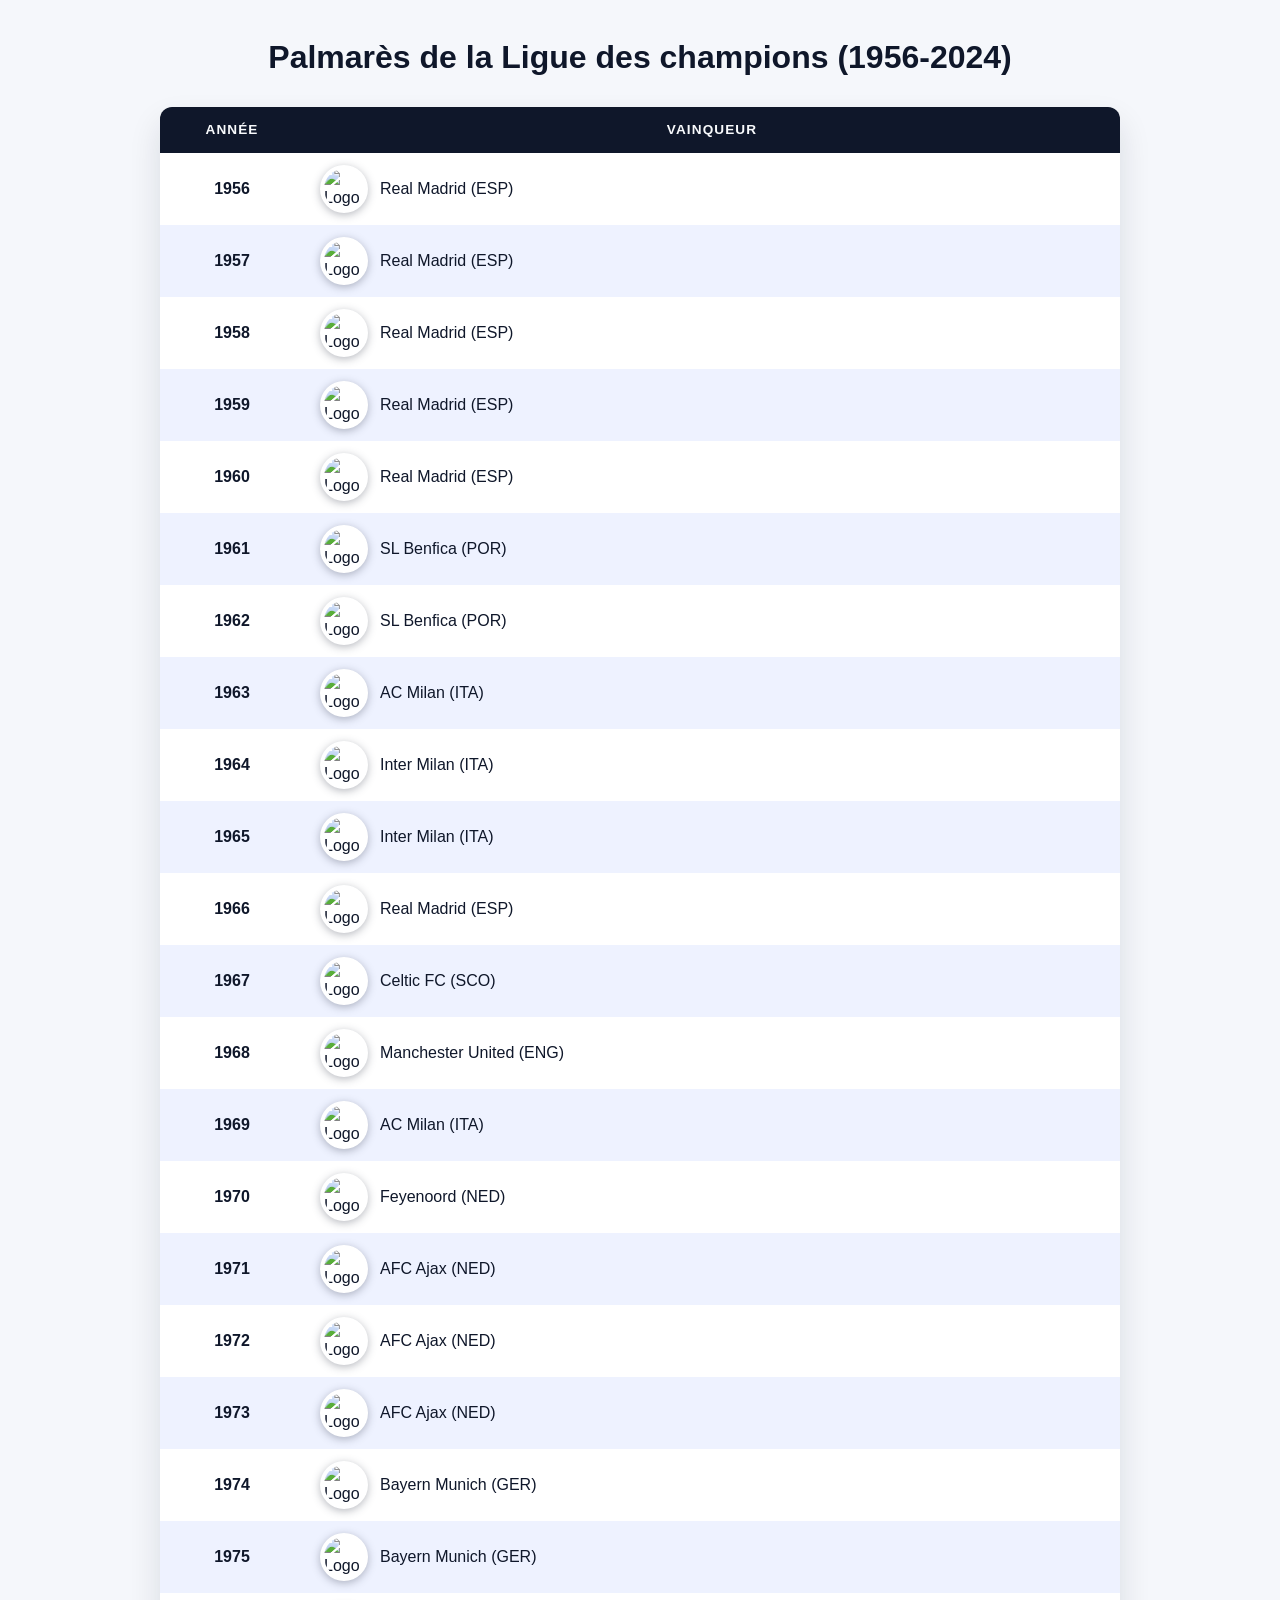
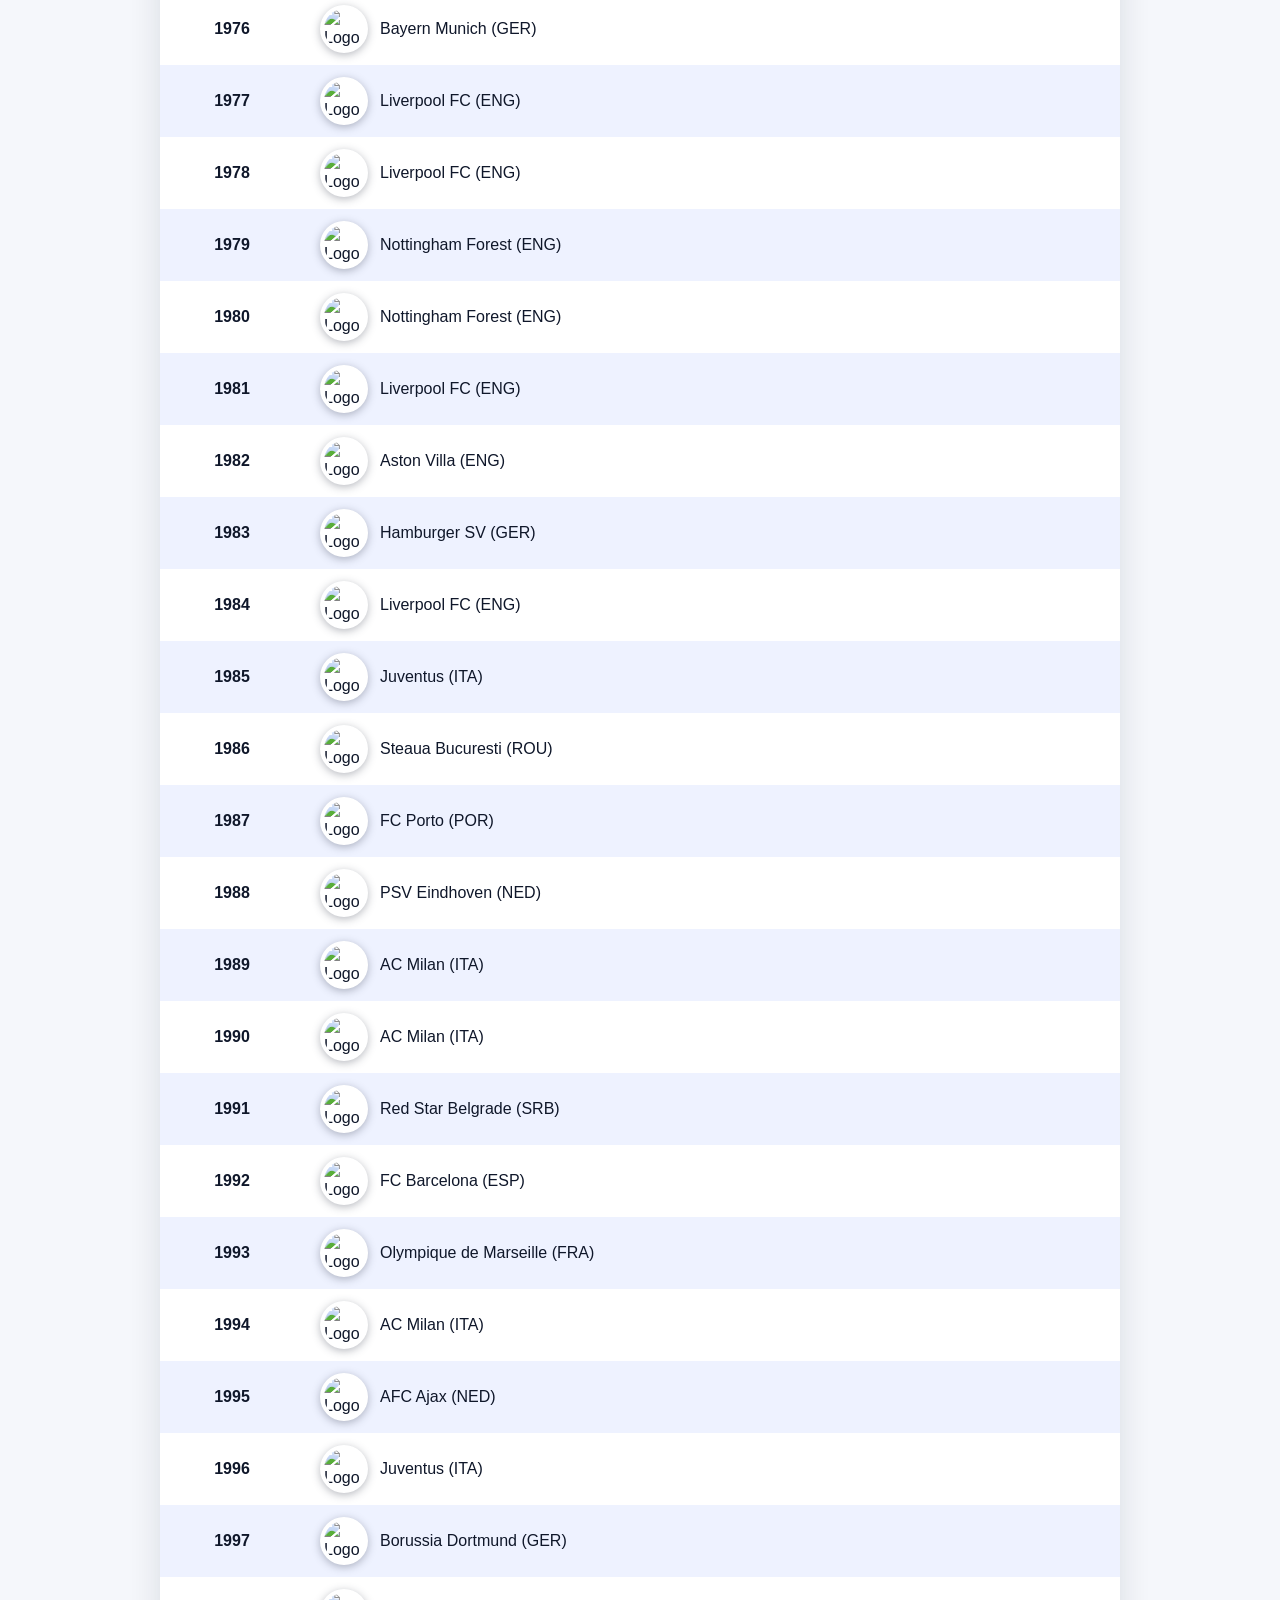
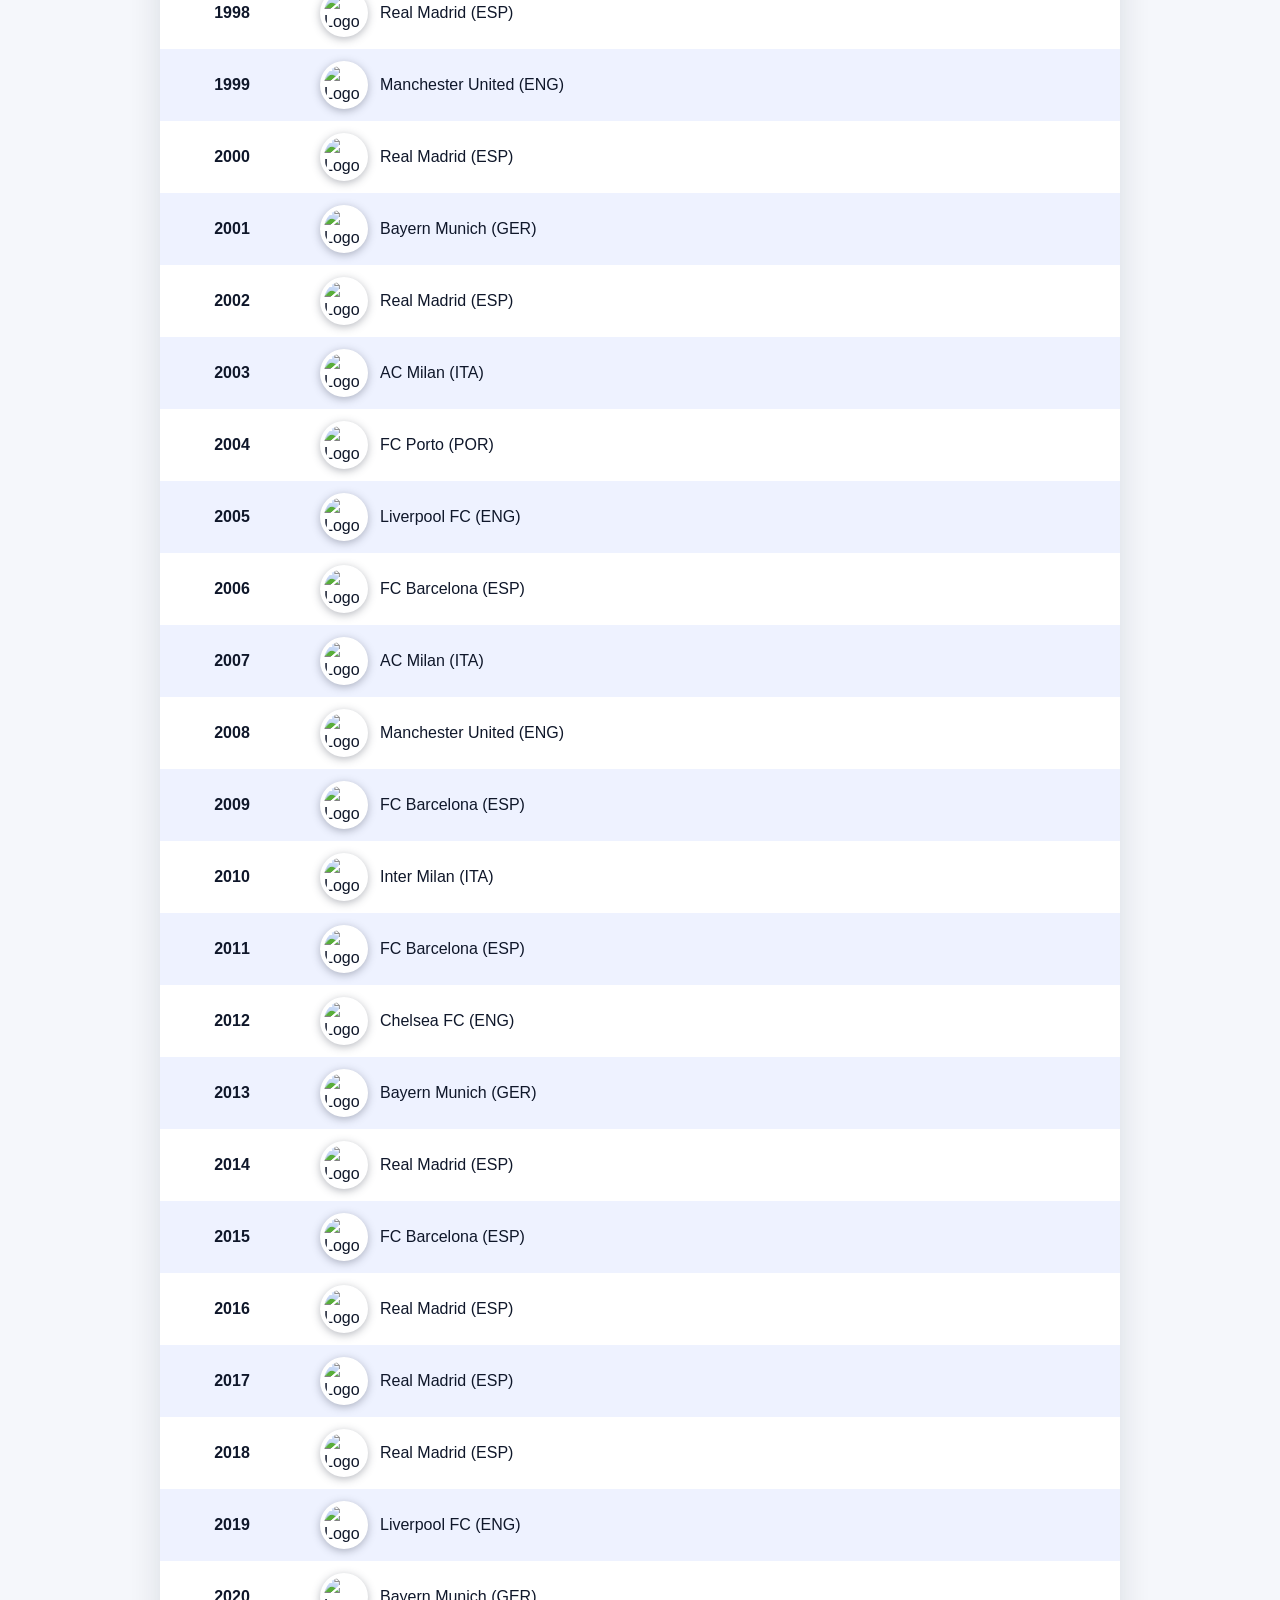
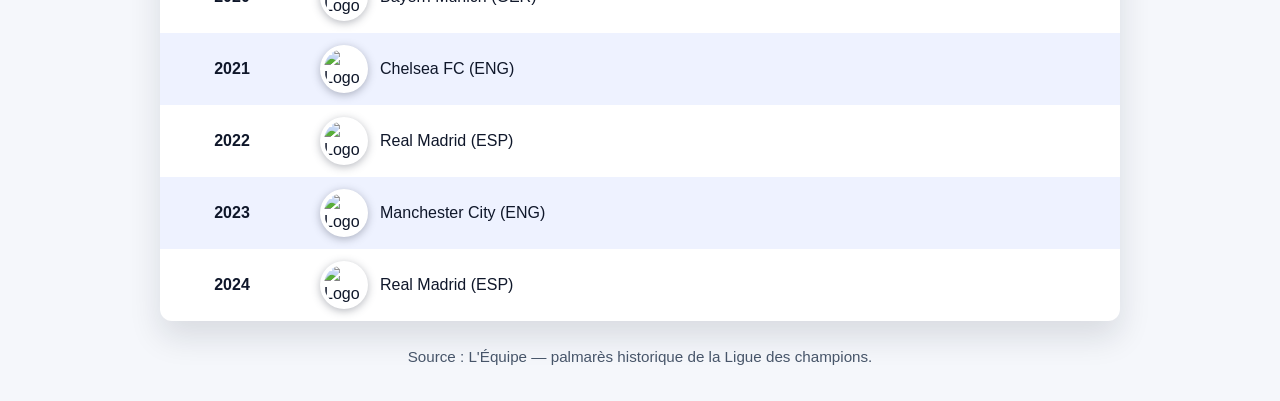
==== site/index.html @ e6df41f6 "Add styled Champions League palmarès site" ====
<!DOCTYPE html>
<html lang="fr">
<head>
  <meta charset="utf-8" />
  <title>Palmarès Ligue des champions</title>
  <link rel="stylesheet" href="styles.css" />
</head>
<body>
  <h1>Palmarès de la Ligue des champions (1956-2024)</h1>
  <table>
    <thead>
      <tr>
        <th>Année</th>
        <th>Vainqueur</th>
      </tr>
    </thead>
    <tbody>
    <tr>
      <td class="year">1956</td>
      <td class="club">
        <div class="club-wrapper">
          <img src="https://upload.wikimedia.org/wikipedia/en/5/56/Real_Madrid_CF.svg" alt="Logo Real Madrid (ESP)" loading="lazy" />
          <span>Real Madrid (ESP)</span>
        </div>
      </td>
    </tr>
    <tr>
      <td class="year">1957</td>
      <td class="club">
        <div class="club-wrapper">
          <img src="https://upload.wikimedia.org/wikipedia/en/5/56/Real_Madrid_CF.svg" alt="Logo Real Madrid (ESP)" loading="lazy" />
          <span>Real Madrid (ESP)</span>
        </div>
      </td>
    </tr>
    <tr>
      <td class="year">1958</td>
      <td class="club">
        <div class="club-wrapper">
          <img src="https://upload.wikimedia.org/wikipedia/en/5/56/Real_Madrid_CF.svg" alt="Logo Real Madrid (ESP)" loading="lazy" />
          <span>Real Madrid (ESP)</span>
        </div>
      </td>
    </tr>
    <tr>
      <td class="year">1959</td>
      <td class="club">
        <div class="club-wrapper">
          <img src="https://upload.wikimedia.org/wikipedia/en/5/56/Real_Madrid_CF.svg" alt="Logo Real Madrid (ESP)" loading="lazy" />
          <span>Real Madrid (ESP)</span>
        </div>
      </td>
    </tr>
    <tr>
      <td class="year">1960</td>
      <td class="club">
        <div class="club-wrapper">
          <img src="https://upload.wikimedia.org/wikipedia/en/5/56/Real_Madrid_CF.svg" alt="Logo Real Madrid (ESP)" loading="lazy" />
          <span>Real Madrid (ESP)</span>
        </div>
      </td>
    </tr>
    <tr>
      <td class="year">1961</td>
      <td class="club">
        <div class="club-wrapper">
          <img src="https://upload.wikimedia.org/wikipedia/en/a/af/SL_Benfica_logo.svg" alt="Logo SL Benfica (POR)" loading="lazy" />
          <span>SL Benfica (POR)</span>
        </div>
      </td>
    </tr>
    <tr>
      <td class="year">1962</td>
      <td class="club">
        <div class="club-wrapper">
          <img src="https://upload.wikimedia.org/wikipedia/en/a/af/SL_Benfica_logo.svg" alt="Logo SL Benfica (POR)" loading="lazy" />
          <span>SL Benfica (POR)</span>
        </div>
      </td>
    </tr>
    <tr>
      <td class="year">1963</td>
      <td class="club">
        <div class="club-wrapper">
          <img src="https://upload.wikimedia.org/wikipedia/commons/d/d0/AC_Milan.svg" alt="Logo AC Milan (ITA)" loading="lazy" />
          <span>AC Milan (ITA)</span>
        </div>
      </td>
    </tr>
    <tr>
      <td class="year">1964</td>
      <td class="club">
        <div class="club-wrapper">
          <img src="https://upload.wikimedia.org/wikipedia/commons/4/48/FC_Internazionale_Milano_2021.svg" alt="Logo Inter Milan (ITA)" loading="lazy" />
          <span>Inter Milan (ITA)</span>
        </div>
      </td>
    </tr>
    <tr>
      <td class="year">1965</td>
      <td class="club">
        <div class="club-wrapper">
          <img src="https://upload.wikimedia.org/wikipedia/commons/4/48/FC_Internazionale_Milano_2021.svg" alt="Logo Inter Milan (ITA)" loading="lazy" />
          <span>Inter Milan (ITA)</span>
        </div>
      </td>
    </tr>
    <tr>
      <td class="year">1966</td>
      <td class="club">
        <div class="club-wrapper">
          <img src="https://upload.wikimedia.org/wikipedia/en/5/56/Real_Madrid_CF.svg" alt="Logo Real Madrid (ESP)" loading="lazy" />
          <span>Real Madrid (ESP)</span>
        </div>
      </td>
    </tr>
    <tr>
      <td class="year">1967</td>
      <td class="club">
        <div class="club-wrapper">
          <img src="https://upload.wikimedia.org/wikipedia/en/1/15/Celtic_FC.svg" alt="Logo Celtic FC (SCO)" loading="lazy" />
          <span>Celtic FC (SCO)</span>
        </div>
      </td>
    </tr>
    <tr>
      <td class="year">1968</td>
      <td class="club">
        <div class="club-wrapper">
          <img src="https://upload.wikimedia.org/wikipedia/en/7/7a/Manchester_United_FC_crest.svg" alt="Logo Manchester United (ENG)" loading="lazy" />
          <span>Manchester United (ENG)</span>
        </div>
      </td>
    </tr>
    <tr>
      <td class="year">1969</td>
      <td class="club">
        <div class="club-wrapper">
          <img src="https://upload.wikimedia.org/wikipedia/commons/d/d0/AC_Milan.svg" alt="Logo AC Milan (ITA)" loading="lazy" />
          <span>AC Milan (ITA)</span>
        </div>
      </td>
    </tr>
    <tr>
      <td class="year">1970</td>
      <td class="club">
        <div class="club-wrapper">
          <img src="https://upload.wikimedia.org/wikipedia/en/2/2d/Feyenoord_logo.svg" alt="Logo Feyenoord (NED)" loading="lazy" />
          <span>Feyenoord (NED)</span>
        </div>
      </td>
    </tr>
    <tr>
      <td class="year">1971</td>
      <td class="club">
        <div class="club-wrapper">
          <img src="https://upload.wikimedia.org/wikipedia/en/7/79/Ajax_Amsterdam.svg" alt="Logo AFC Ajax (NED)" loading="lazy" />
          <span>AFC Ajax (NED)</span>
        </div>
      </td>
    </tr>
    <tr>
      <td class="year">1972</td>
      <td class="club">
        <div class="club-wrapper">
          <img src="https://upload.wikimedia.org/wikipedia/en/7/79/Ajax_Amsterdam.svg" alt="Logo AFC Ajax (NED)" loading="lazy" />
          <span>AFC Ajax (NED)</span>
        </div>
      </td>
    </tr>
    <tr>
      <td class="year">1973</td>
      <td class="club">
        <div class="club-wrapper">
          <img src="https://upload.wikimedia.org/wikipedia/en/7/79/Ajax_Amsterdam.svg" alt="Logo AFC Ajax (NED)" loading="lazy" />
          <span>AFC Ajax (NED)</span>
        </div>
      </td>
    </tr>
    <tr>
      <td class="year">1974</td>
      <td class="club">
        <div class="club-wrapper">
          <img src="https://upload.wikimedia.org/wikipedia/en/1/1f/FC_Bayern_M%C3%BCnchen_logo_(2017).svg" alt="Logo Bayern Munich (GER)" loading="lazy" />
          <span>Bayern Munich (GER)</span>
        </div>
      </td>
    </tr>
    <tr>
      <td class="year">1975</td>
      <td class="club">
        <div class="club-wrapper">
          <img src="https://upload.wikimedia.org/wikipedia/en/1/1f/FC_Bayern_M%C3%BCnchen_logo_(2017).svg" alt="Logo Bayern Munich (GER)" loading="lazy" />
          <span>Bayern Munich (GER)</span>
        </div>
      </td>
    </tr>
    <tr>
      <td class="year">1976</td>
      <td class="club">
        <div class="club-wrapper">
          <img src="https://upload.wikimedia.org/wikipedia/en/1/1f/FC_Bayern_M%C3%BCnchen_logo_(2017).svg" alt="Logo Bayern Munich (GER)" loading="lazy" />
          <span>Bayern Munich (GER)</span>
        </div>
      </td>
    </tr>
    <tr>
      <td class="year">1977</td>
      <td class="club">
        <div class="club-wrapper">
          <img src="https://upload.wikimedia.org/wikipedia/en/0/0c/Liverpool_FC.svg" alt="Logo Liverpool FC (ENG)" loading="lazy" />
          <span>Liverpool FC (ENG)</span>
        </div>
      </td>
    </tr>
    <tr>
      <td class="year">1978</td>
      <td class="club">
        <div class="club-wrapper">
          <img src="https://upload.wikimedia.org/wikipedia/en/0/0c/Liverpool_FC.svg" alt="Logo Liverpool FC (ENG)" loading="lazy" />
          <span>Liverpool FC (ENG)</span>
        </div>
      </td>
    </tr>
    <tr>
      <td class="year">1979</td>
      <td class="club">
        <div class="club-wrapper">
          <img src="https://upload.wikimedia.org/wikipedia/en/6/68/Nottingham_Forest_logo.svg" alt="Logo Nottingham Forest (ENG)" loading="lazy" />
          <span>Nottingham Forest (ENG)</span>
        </div>
      </td>
    </tr>
    <tr>
      <td class="year">1980</td>
      <td class="club">
        <div class="club-wrapper">
          <img src="https://upload.wikimedia.org/wikipedia/en/6/68/Nottingham_Forest_logo.svg" alt="Logo Nottingham Forest (ENG)" loading="lazy" />
          <span>Nottingham Forest (ENG)</span>
        </div>
      </td>
    </tr>
    <tr>
      <td class="year">1981</td>
      <td class="club">
        <div class="club-wrapper">
          <img src="https://upload.wikimedia.org/wikipedia/en/0/0c/Liverpool_FC.svg" alt="Logo Liverpool FC (ENG)" loading="lazy" />
          <span>Liverpool FC (ENG)</span>
        </div>
      </td>
    </tr>
    <tr>
      <td class="year">1982</td>
      <td class="club">
        <div class="club-wrapper">
          <img src="https://upload.wikimedia.org/wikipedia/en/9/9f/Aston_Villa_FC_crest.svg" alt="Logo Aston Villa (ENG)" loading="lazy" />
          <span>Aston Villa (ENG)</span>
        </div>
      </td>
    </tr>
    <tr>
      <td class="year">1983</td>
      <td class="club">
        <div class="club-wrapper">
          <img src="https://upload.wikimedia.org/wikipedia/en/6/66/Hamburger_SV_logo.svg" alt="Logo Hamburger SV (GER)" loading="lazy" />
          <span>Hamburger SV (GER)</span>
        </div>
      </td>
    </tr>
    <tr>
      <td class="year">1984</td>
      <td class="club">
        <div class="club-wrapper">
          <img src="https://upload.wikimedia.org/wikipedia/en/0/0c/Liverpool_FC.svg" alt="Logo Liverpool FC (ENG)" loading="lazy" />
          <span>Liverpool FC (ENG)</span>
        </div>
      </td>
    </tr>
    <tr>
      <td class="year">1985</td>
      <td class="club">
        <div class="club-wrapper">
          <img src="https://upload.wikimedia.org/wikipedia/commons/1/15/Juventus_FC_2017_logo.svg" alt="Logo Juventus (ITA)" loading="lazy" />
          <span>Juventus (ITA)</span>
        </div>
      </td>
    </tr>
    <tr>
      <td class="year">1986</td>
      <td class="club">
        <div class="club-wrapper">
          <img src="https://upload.wikimedia.org/wikipedia/en/7/7c/Steaua_Bucuresti_(1980).svg" alt="Logo Steaua Bucuresti (ROU)" loading="lazy" />
          <span>Steaua Bucuresti (ROU)</span>
        </div>
      </td>
    </tr>
    <tr>
      <td class="year">1987</td>
      <td class="club">
        <div class="club-wrapper">
          <img src="https://upload.wikimedia.org/wikipedia/en/f/f1/FC_Porto.svg" alt="Logo FC Porto (POR)" loading="lazy" />
          <span>FC Porto (POR)</span>
        </div>
      </td>
    </tr>
    <tr>
      <td class="year">1988</td>
      <td class="club">
        <div class="club-wrapper">
          <img src="https://upload.wikimedia.org/wikipedia/en/0/05/PSV_Eindhoven.svg" alt="Logo PSV Eindhoven (NED)" loading="lazy" />
          <span>PSV Eindhoven (NED)</span>
        </div>
      </td>
    </tr>
    <tr>
      <td class="year">1989</td>
      <td class="club">
        <div class="club-wrapper">
          <img src="https://upload.wikimedia.org/wikipedia/commons/d/d0/AC_Milan.svg" alt="Logo AC Milan (ITA)" loading="lazy" />
          <span>AC Milan (ITA)</span>
        </div>
      </td>
    </tr>
    <tr>
      <td class="year">1990</td>
      <td class="club">
        <div class="club-wrapper">
          <img src="https://upload.wikimedia.org/wikipedia/commons/d/d0/AC_Milan.svg" alt="Logo AC Milan (ITA)" loading="lazy" />
          <span>AC Milan (ITA)</span>
        </div>
      </td>
    </tr>
    <tr>
      <td class="year">1991</td>
      <td class="club">
        <div class="club-wrapper">
          <img src="https://upload.wikimedia.org/wikipedia/en/0/09/FK_Crvena_zvezda.svg" alt="Logo Red Star Belgrade (SRB)" loading="lazy" />
          <span>Red Star Belgrade (SRB)</span>
        </div>
      </td>
    </tr>
    <tr>
      <td class="year">1992</td>
      <td class="club">
        <div class="club-wrapper">
          <img src="https://upload.wikimedia.org/wikipedia/en/4/47/FC_Barcelona_(crest).svg" alt="Logo FC Barcelona (ESP)" loading="lazy" />
          <span>FC Barcelona (ESP)</span>
        </div>
      </td>
    </tr>
    <tr>
      <td class="year">1993</td>
      <td class="club">
        <div class="club-wrapper">
          <img src="https://upload.wikimedia.org/wikipedia/commons/6/6d/Olympique_de_Marseille_logo.svg" alt="Logo Olympique de Marseille (FRA)" loading="lazy" />
          <span>Olympique de Marseille (FRA)</span>
        </div>
      </td>
    </tr>
    <tr>
      <td class="year">1994</td>
      <td class="club">
        <div class="club-wrapper">
          <img src="https://upload.wikimedia.org/wikipedia/commons/d/d0/AC_Milan.svg" alt="Logo AC Milan (ITA)" loading="lazy" />
          <span>AC Milan (ITA)</span>
        </div>
      </td>
    </tr>
    <tr>
      <td class="year">1995</td>
      <td class="club">
        <div class="club-wrapper">
          <img src="https://upload.wikimedia.org/wikipedia/en/7/79/Ajax_Amsterdam.svg" alt="Logo AFC Ajax (NED)" loading="lazy" />
          <span>AFC Ajax (NED)</span>
        </div>
      </td>
    </tr>
    <tr>
      <td class="year">1996</td>
      <td class="club">
        <div class="club-wrapper">
          <img src="https://upload.wikimedia.org/wikipedia/commons/1/15/Juventus_FC_2017_logo.svg" alt="Logo Juventus (ITA)" loading="lazy" />
          <span>Juventus (ITA)</span>
        </div>
      </td>
    </tr>
    <tr>
      <td class="year">1997</td>
      <td class="club">
        <div class="club-wrapper">
          <img src="https://upload.wikimedia.org/wikipedia/commons/6/67/Borussia_Dortmund_logo.svg" alt="Logo Borussia Dortmund (GER)" loading="lazy" />
          <span>Borussia Dortmund (GER)</span>
        </div>
      </td>
    </tr>
    <tr>
      <td class="year">1998</td>
      <td class="club">
        <div class="club-wrapper">
          <img src="https://upload.wikimedia.org/wikipedia/en/5/56/Real_Madrid_CF.svg" alt="Logo Real Madrid (ESP)" loading="lazy" />
          <span>Real Madrid (ESP)</span>
        </div>
      </td>
    </tr>
    <tr>
      <td class="year">1999</td>
      <td class="club">
        <div class="club-wrapper">
          <img src="https://upload.wikimedia.org/wikipedia/en/7/7a/Manchester_United_FC_crest.svg" alt="Logo Manchester United (ENG)" loading="lazy" />
          <span>Manchester United (ENG)</span>
        </div>
      </td>
    </tr>
    <tr>
      <td class="year">2000</td>
      <td class="club">
        <div class="club-wrapper">
          <img src="https://upload.wikimedia.org/wikipedia/en/5/56/Real_Madrid_CF.svg" alt="Logo Real Madrid (ESP)" loading="lazy" />
          <span>Real Madrid (ESP)</span>
        </div>
      </td>
    </tr>
    <tr>
      <td class="year">2001</td>
      <td class="club">
        <div class="club-wrapper">
          <img src="https://upload.wikimedia.org/wikipedia/en/1/1f/FC_Bayern_M%C3%BCnchen_logo_(2017).svg" alt="Logo Bayern Munich (GER)" loading="lazy" />
          <span>Bayern Munich (GER)</span>
        </div>
      </td>
    </tr>
    <tr>
      <td class="year">2002</td>
      <td class="club">
        <div class="club-wrapper">
          <img src="https://upload.wikimedia.org/wikipedia/en/5/56/Real_Madrid_CF.svg" alt="Logo Real Madrid (ESP)" loading="lazy" />
          <span>Real Madrid (ESP)</span>
        </div>
      </td>
    </tr>
    <tr>
      <td class="year">2003</td>
      <td class="club">
        <div class="club-wrapper">
          <img src="https://upload.wikimedia.org/wikipedia/commons/d/d0/AC_Milan.svg" alt="Logo AC Milan (ITA)" loading="lazy" />
          <span>AC Milan (ITA)</span>
        </div>
      </td>
    </tr>
    <tr>
      <td class="year">2004</td>
      <td class="club">
        <div class="club-wrapper">
          <img src="https://upload.wikimedia.org/wikipedia/en/f/f1/FC_Porto.svg" alt="Logo FC Porto (POR)" loading="lazy" />
          <span>FC Porto (POR)</span>
        </div>
      </td>
    </tr>
    <tr>
      <td class="year">2005</td>
      <td class="club">
        <div class="club-wrapper">
          <img src="https://upload.wikimedia.org/wikipedia/en/0/0c/Liverpool_FC.svg" alt="Logo Liverpool FC (ENG)" loading="lazy" />
          <span>Liverpool FC (ENG)</span>
        </div>
      </td>
    </tr>
    <tr>
      <td class="year">2006</td>
      <td class="club">
        <div class="club-wrapper">
          <img src="https://upload.wikimedia.org/wikipedia/en/4/47/FC_Barcelona_(crest).svg" alt="Logo FC Barcelona (ESP)" loading="lazy" />
          <span>FC Barcelona (ESP)</span>
        </div>
      </td>
    </tr>
    <tr>
      <td class="year">2007</td>
      <td class="club">
        <div class="club-wrapper">
          <img src="https://upload.wikimedia.org/wikipedia/commons/d/d0/AC_Milan.svg" alt="Logo AC Milan (ITA)" loading="lazy" />
          <span>AC Milan (ITA)</span>
        </div>
      </td>
    </tr>
    <tr>
      <td class="year">2008</td>
      <td class="club">
        <div class="club-wrapper">
          <img src="https://upload.wikimedia.org/wikipedia/en/7/7a/Manchester_United_FC_crest.svg" alt="Logo Manchester United (ENG)" loading="lazy" />
          <span>Manchester United (ENG)</span>
        </div>
      </td>
    </tr>
    <tr>
      <td class="year">2009</td>
      <td class="club">
        <div class="club-wrapper">
          <img src="https://upload.wikimedia.org/wikipedia/en/4/47/FC_Barcelona_(crest).svg" alt="Logo FC Barcelona (ESP)" loading="lazy" />
          <span>FC Barcelona (ESP)</span>
        </div>
      </td>
    </tr>
    <tr>
      <td class="year">2010</td>
      <td class="club">
        <div class="club-wrapper">
          <img src="https://upload.wikimedia.org/wikipedia/commons/4/48/FC_Internazionale_Milano_2021.svg" alt="Logo Inter Milan (ITA)" loading="lazy" />
          <span>Inter Milan (ITA)</span>
        </div>
      </td>
    </tr>
    <tr>
      <td class="year">2011</td>
      <td class="club">
        <div class="club-wrapper">
          <img src="https://upload.wikimedia.org/wikipedia/en/4/47/FC_Barcelona_(crest).svg" alt="Logo FC Barcelona (ESP)" loading="lazy" />
          <span>FC Barcelona (ESP)</span>
        </div>
      </td>
    </tr>
    <tr>
      <td class="year">2012</td>
      <td class="club">
        <div class="club-wrapper">
          <img src="https://upload.wikimedia.org/wikipedia/en/c/cc/Chelsea_FC.svg" alt="Logo Chelsea FC (ENG)" loading="lazy" />
          <span>Chelsea FC (ENG)</span>
        </div>
      </td>
    </tr>
    <tr>
      <td class="year">2013</td>
      <td class="club">
        <div class="club-wrapper">
          <img src="https://upload.wikimedia.org/wikipedia/en/1/1f/FC_Bayern_M%C3%BCnchen_logo_(2017).svg" alt="Logo Bayern Munich (GER)" loading="lazy" />
          <span>Bayern Munich (GER)</span>
        </div>
      </td>
    </tr>
    <tr>
      <td class="year">2014</td>
      <td class="club">
        <div class="club-wrapper">
          <img src="https://upload.wikimedia.org/wikipedia/en/5/56/Real_Madrid_CF.svg" alt="Logo Real Madrid (ESP)" loading="lazy" />
          <span>Real Madrid (ESP)</span>
        </div>
      </td>
    </tr>
    <tr>
      <td class="year">2015</td>
      <td class="club">
        <div class="club-wrapper">
          <img src="https://upload.wikimedia.org/wikipedia/en/4/47/FC_Barcelona_(crest).svg" alt="Logo FC Barcelona (ESP)" loading="lazy" />
          <span>FC Barcelona (ESP)</span>
        </div>
      </td>
    </tr>
    <tr>
      <td class="year">2016</td>
      <td class="club">
        <div class="club-wrapper">
          <img src="https://upload.wikimedia.org/wikipedia/en/5/56/Real_Madrid_CF.svg" alt="Logo Real Madrid (ESP)" loading="lazy" />
          <span>Real Madrid (ESP)</span>
        </div>
      </td>
    </tr>
    <tr>
      <td class="year">2017</td>
      <td class="club">
        <div class="club-wrapper">
          <img src="https://upload.wikimedia.org/wikipedia/en/5/56/Real_Madrid_CF.svg" alt="Logo Real Madrid (ESP)" loading="lazy" />
          <span>Real Madrid (ESP)</span>
        </div>
      </td>
    </tr>
    <tr>
      <td class="year">2018</td>
      <td class="club">
        <div class="club-wrapper">
          <img src="https://upload.wikimedia.org/wikipedia/en/5/56/Real_Madrid_CF.svg" alt="Logo Real Madrid (ESP)" loading="lazy" />
          <span>Real Madrid (ESP)</span>
        </div>
      </td>
    </tr>
    <tr>
      <td class="year">2019</td>
      <td class="club">
        <div class="club-wrapper">
          <img src="https://upload.wikimedia.org/wikipedia/en/0/0c/Liverpool_FC.svg" alt="Logo Liverpool FC (ENG)" loading="lazy" />
          <span>Liverpool FC (ENG)</span>
        </div>
      </td>
    </tr>
    <tr>
      <td class="year">2020</td>
      <td class="club">
        <div class="club-wrapper">
          <img src="https://upload.wikimedia.org/wikipedia/en/1/1f/FC_Bayern_M%C3%BCnchen_logo_(2017).svg" alt="Logo Bayern Munich (GER)" loading="lazy" />
          <span>Bayern Munich (GER)</span>
        </div>
      </td>
    </tr>
    <tr>
      <td class="year">2021</td>
      <td class="club">
        <div class="club-wrapper">
          <img src="https://upload.wikimedia.org/wikipedia/en/c/cc/Chelsea_FC.svg" alt="Logo Chelsea FC (ENG)" loading="lazy" />
          <span>Chelsea FC (ENG)</span>
        </div>
      </td>
    </tr>
    <tr>
      <td class="year">2022</td>
      <td class="club">
        <div class="club-wrapper">
          <img src="https://upload.wikimedia.org/wikipedia/en/5/56/Real_Madrid_CF.svg" alt="Logo Real Madrid (ESP)" loading="lazy" />
          <span>Real Madrid (ESP)</span>
        </div>
      </td>
    </tr>
    <tr>
      <td class="year">2023</td>
      <td class="club">
        <div class="club-wrapper">
          <img src="https://upload.wikimedia.org/wikipedia/en/e/eb/Manchester_City_FC_badge.svg" alt="Logo Manchester City (ENG)" loading="lazy" />
          <span>Manchester City (ENG)</span>
        </div>
      </td>
    </tr>
    <tr>
      <td class="year">2024</td>
      <td class="club">
        <div class="club-wrapper">
          <img src="https://upload.wikimedia.org/wikipedia/en/5/56/Real_Madrid_CF.svg" alt="Logo Real Madrid (ESP)" loading="lazy" />
          <span>Real Madrid (ESP)</span>
        </div>
      </td>
    </tr>
    </tbody>
  </table>
  <p class="source">Source&nbsp;: L'Équipe — palmarès historique de la Ligue des champions.</p>
</body>
</html>
---- site/styles.css ----
:root {
  color-scheme: light dark;
  font-family: "Inter", "Segoe UI", Roboto, "Helvetica Neue", Arial, sans-serif;
}

body {
  margin: 2rem;
  background: #f5f7fb;
  color: #0f172a;
  line-height: 1.6;
}

h1 {
  text-align: center;
  margin-bottom: 1.5rem;
  font-weight: 700;
}

table {
  margin: 0 auto;
  width: min(960px, 100%);
  border-collapse: collapse;
  background: #ffffff;
  border-radius: 12px;
  overflow: hidden;
  box-shadow: 0 16px 32px rgba(15, 23, 42, 0.12);
}

thead th {
  background: #0f172a;
  color: #f8fafc;
  text-transform: uppercase;
  letter-spacing: 0.08em;
  font-size: 0.85rem;
  padding: 0.75rem 1rem;
}

tbody tr:nth-child(even) {
  background: #eef2ff;
}

td {
  padding: 0.75rem 1rem;
  vertical-align: middle;
}

td.year {
  text-align: center;
  font-weight: 600;
  width: 15%;
  white-space: nowrap;
}

td.club {
  width: 85%;
}

.club-wrapper {
  display: flex;
  align-items: center;
  gap: 0.75rem;
}

.club-wrapper img {
  width: 40px;
  height: 40px;
  object-fit: contain;
  filter: drop-shadow(0 2px 4px rgba(15, 23, 42, 0.3));
  background: #ffffff;
  border-radius: 50%;
  padding: 0.25rem;
}

.club-wrapper span {
  font-weight: 500;
}

.source {
  margin-top: 1.5rem;
  text-align: center;
  color: #475569;
  font-size: 0.95rem;
}

@media (prefers-color-scheme: dark) {
  body {
    background: #0f172a;
    color: #e2e8f0;
  }

  table {
    background: rgba(15, 23, 42, 0.9);
    box-shadow: 0 20px 40px rgba(2, 6, 23, 0.7);
  }

  tbody tr:nth-child(even) {
    background: rgba(148, 163, 184, 0.15);
  }

  .club-wrapper img {
    background: #e2e8f0;
  }

  .source {
    color: #cbd5f5;
  }
}
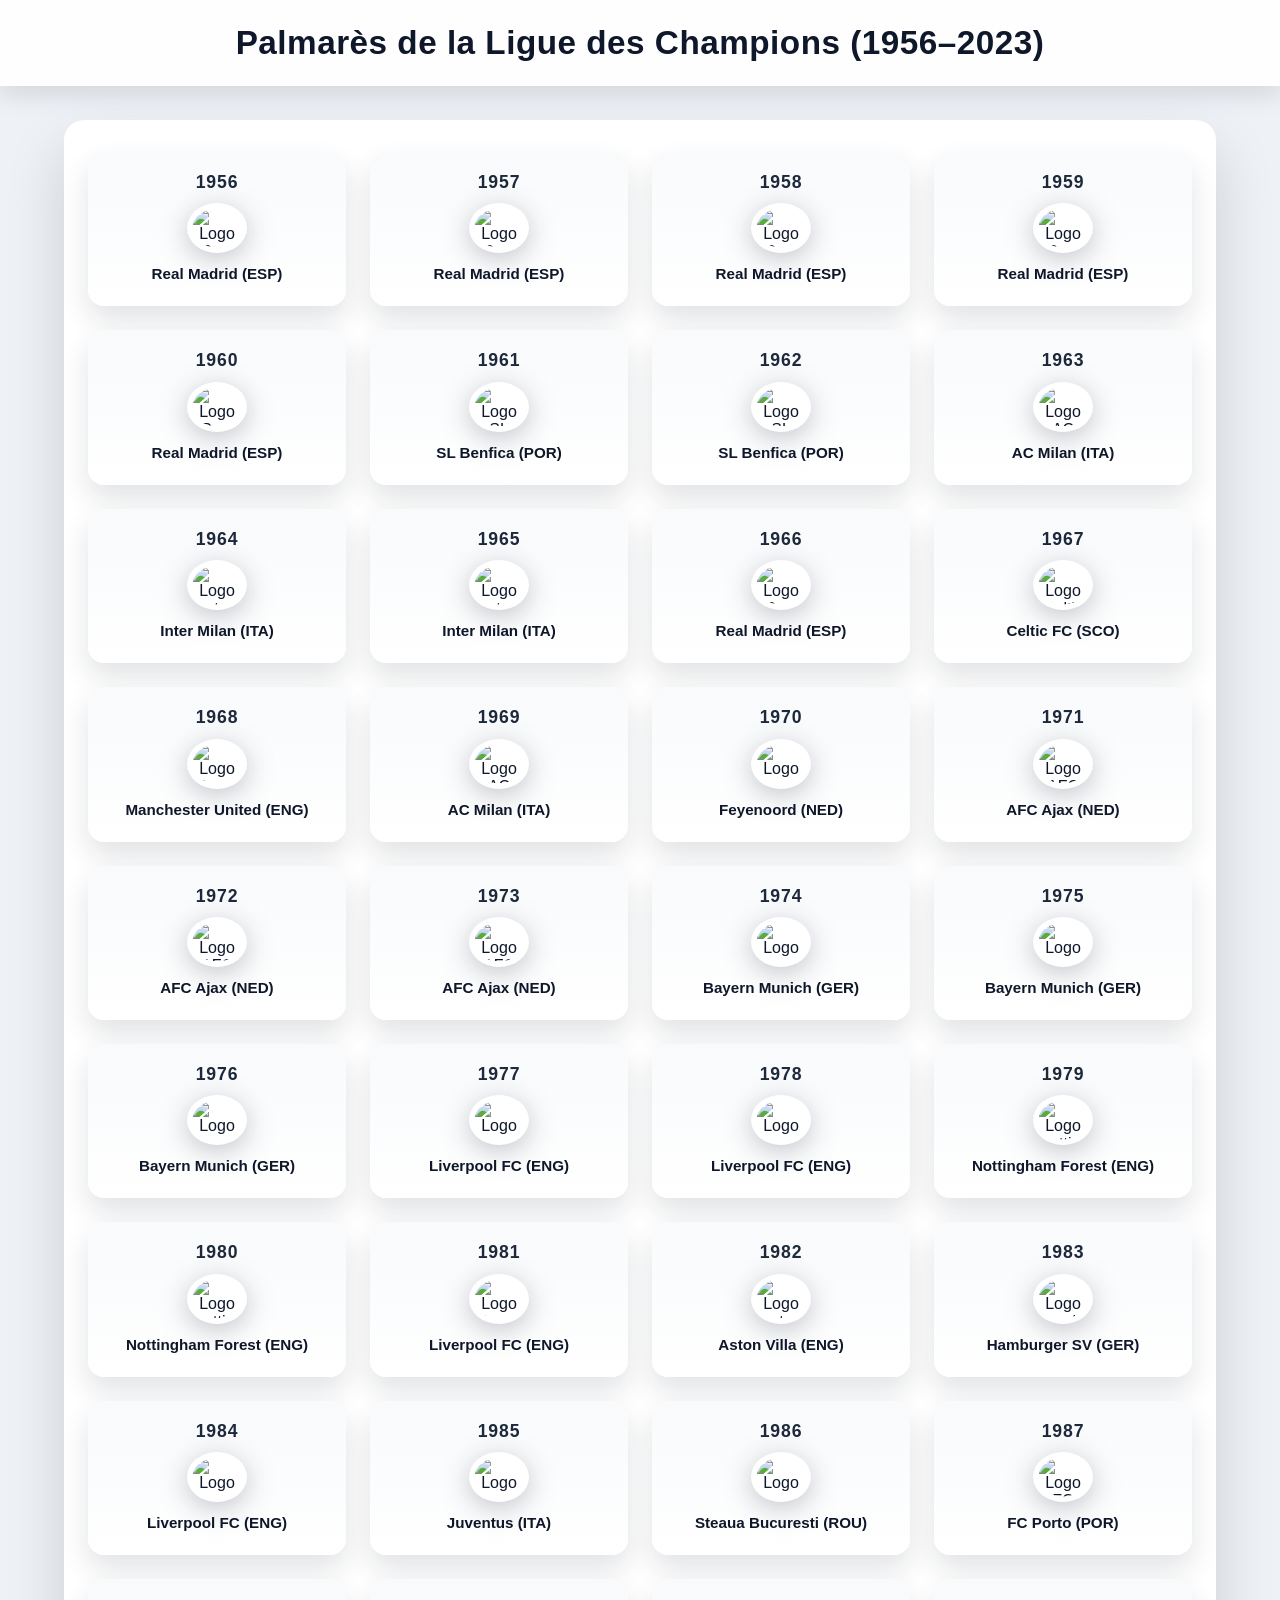
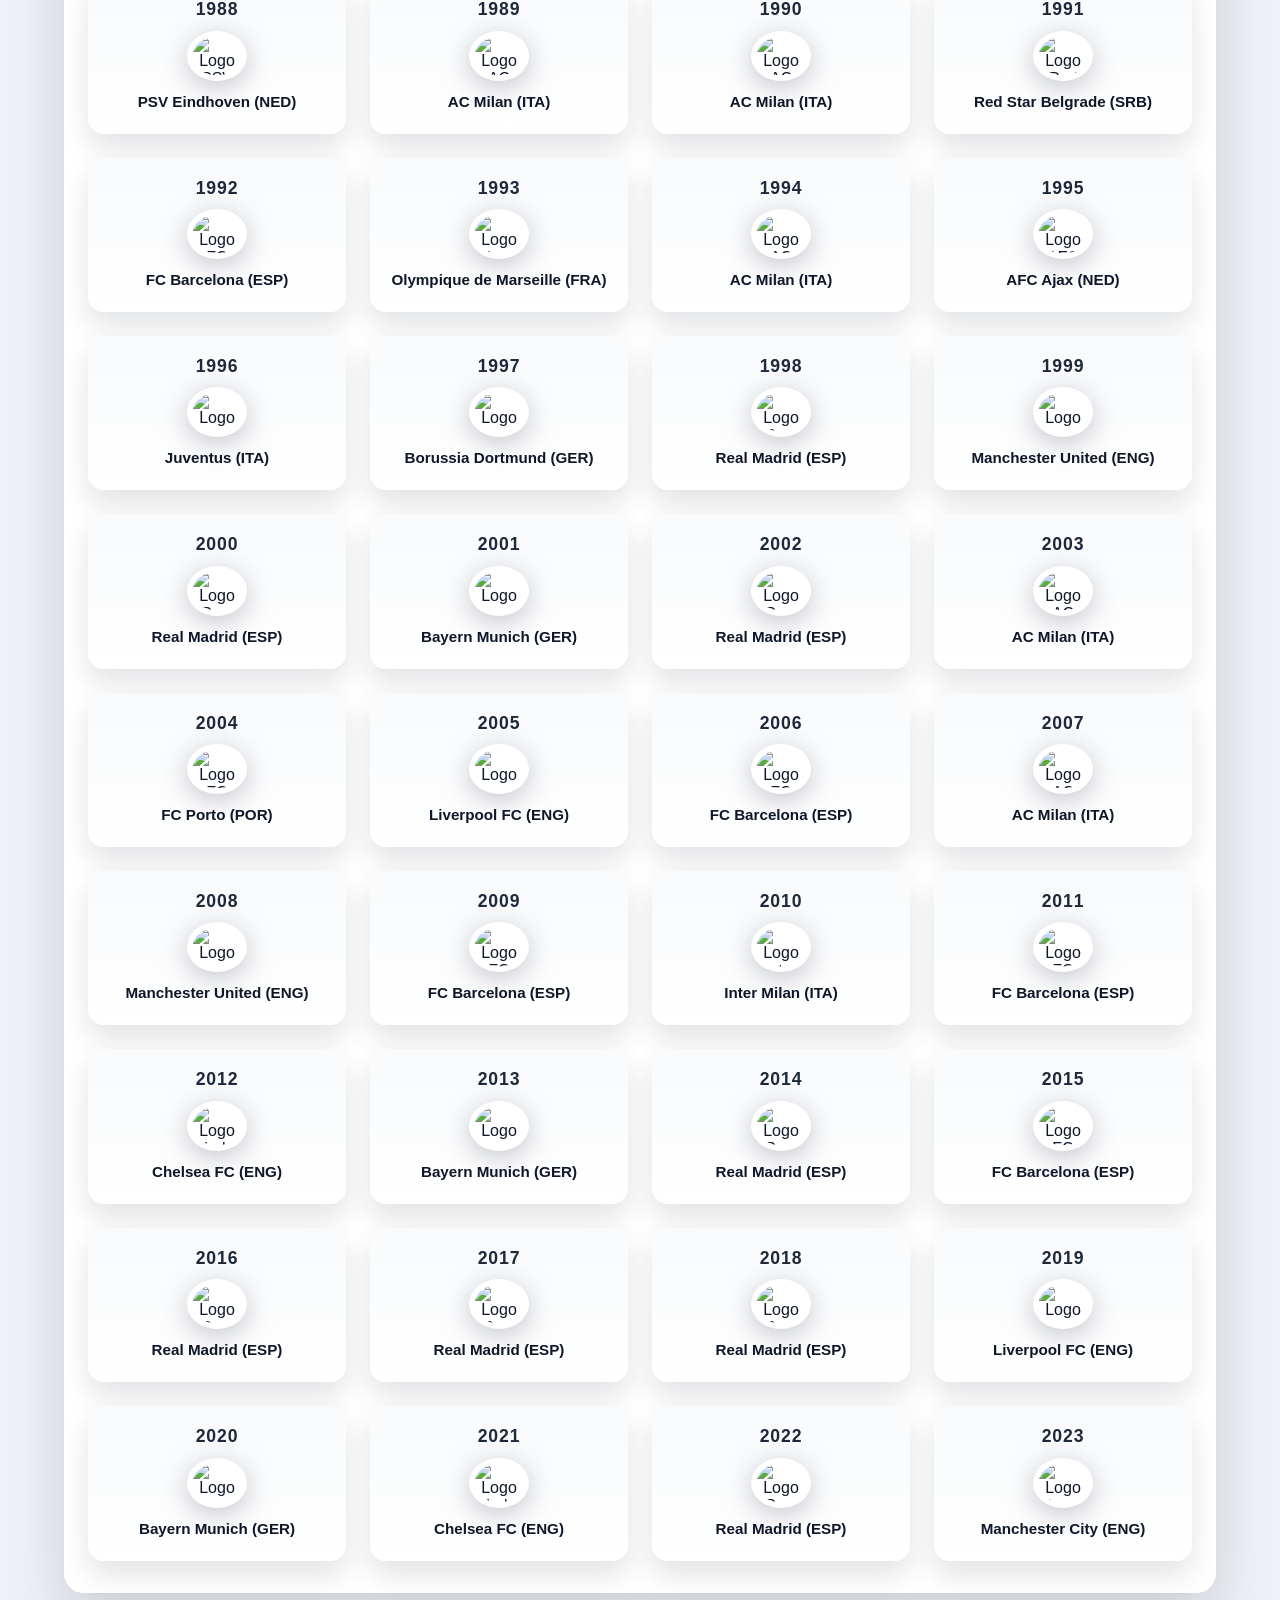
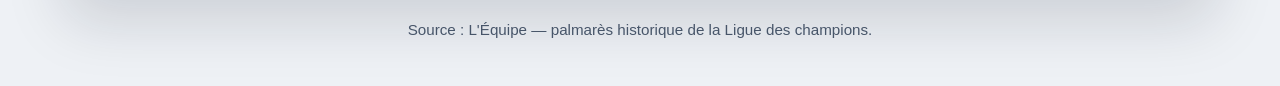
==== commit 3dbc8275: "Redesign Champions League palmarès grid layout" ====
--- a/site/index.html
+++ b/site/index.html
@@ -2,19 +2,23 @@
 <html lang="fr">
 <head>
   <meta charset="utf-8" />
+  <meta name="viewport" content="width=device-width, initial-scale=1" />
   <title>Palmarès Ligue des champions</title>
   <link rel="stylesheet" href="styles.css" />
 </head>
 <body>
-  <h1>Palmarès de la Ligue des champions (1956-2024)</h1>
-  <table>
-    <thead>
-      <tr>
-        <th>Année</th>
-        <th>Vainqueur</th>
-      </tr>
-    </thead>
-    <tbody>
+  <header class="page-header">
+    <h1>Palmarès de la Ligue des Champions (1956–2023)</h1>
+  </header>
+  <main class="page-container">
+    <table class="palmares-table" aria-describedby="palmares-source">
+      <thead>
+        <tr>
+          <th scope="col">Année</th>
+          <th scope="col">Vainqueur</th>
+        </tr>
+      </thead>
+      <tbody>
     <tr>
       <td class="year">1956</td>
       <td class="club">
@@ -627,17 +631,9 @@
         </div>
       </td>
     </tr>
-    <tr>
-      <td class="year">2024</td>
-      <td class="club">
-        <div class="club-wrapper">
-          <img src="https://upload.wikimedia.org/wikipedia/en/5/56/Real_Madrid_CF.svg" alt="Logo Real Madrid (ESP)" loading="lazy" />
-          <span>Real Madrid (ESP)</span>
-        </div>
-      </td>
-    </tr>
-    </tbody>
-  </table>
-  <p class="source">Source&nbsp;: L'Équipe — palmarès historique de la Ligue des champions.</p>
+      </tbody>
+    </table>
+    <p class="source" id="palmares-source">Source&nbsp;: L'Équipe — palmarès historique de la Ligue des champions.</p>
+  </main>
 </body>
 </html>
--- a/site/styles.css
+++ b/site/styles.css
@@ -1,85 +1,165 @@
 :root {
   color-scheme: light dark;
-  font-family: "Inter", "Segoe UI", Roboto, "Helvetica Neue", Arial, sans-serif;
+  font-family: 'Roboto', 'Arial', sans-serif;
+}
+
+* {
+  box-sizing: border-box;
 }
 
 body {
-  margin: 2rem;
-  background: #f5f7fb;
+  margin: 0;
+  min-height: 100vh;
+  display: flex;
+  flex-direction: column;
+  align-items: center;
+  background: #eef1f5;
   color: #0f172a;
-  line-height: 1.6;
-}
-
-h1 {
-  text-align: center;
-  margin-bottom: 1.5rem;
+}
+
+.page-header {
+  position: fixed;
+  top: 0;
+  left: 0;
+  right: 0;
+  z-index: 100;
+  padding: 1.5rem 1rem;
+  background: rgba(255, 255, 255, 0.92);
+  backdrop-filter: blur(8px);
+  box-shadow: 0 8px 24px rgba(15, 23, 42, 0.12);
+  text-align: center;
+}
+
+.page-header h1 {
+  margin: 0;
+  font-size: clamp(1.4rem, 1.6rem + 0.6vw, 2.1rem);
   font-weight: 700;
-}
-
-table {
-  margin: 0 auto;
-  width: min(960px, 100%);
-  border-collapse: collapse;
+  letter-spacing: 0.015em;
+}
+
+.page-container {
+  width: min(1200px, 100%);
+  padding: 7.5rem 1.5rem 3rem;
+  display: flex;
+  flex-direction: column;
+  align-items: center;
+  gap: 1.75rem;
+}
+
+.palmares-table {
+  width: 100%;
+  border-collapse: separate;
+  border-spacing: 0;
   background: #ffffff;
-  border-radius: 12px;
+  border-radius: 20px;
+  padding: 2rem 1.5rem;
+  box-shadow: 0 28px 60px rgba(15, 23, 42, 0.15);
+}
+
+.palmares-table thead {
+  position: absolute;
+  width: 1px;
+  height: 1px;
+  margin: -1px;
+  border: 0;
+  padding: 0;
+  clip: rect(0 0 0 0);
+  clip-path: inset(50%);
   overflow: hidden;
-  box-shadow: 0 16px 32px rgba(15, 23, 42, 0.12);
-}
-
-thead th {
-  background: #0f172a;
-  color: #f8fafc;
-  text-transform: uppercase;
-  letter-spacing: 0.08em;
-  font-size: 0.85rem;
-  padding: 0.75rem 1rem;
-}
-
-tbody tr:nth-child(even) {
-  background: #eef2ff;
-}
-
-td {
-  padding: 0.75rem 1rem;
-  vertical-align: middle;
-}
-
-td.year {
-  text-align: center;
-  font-weight: 600;
-  width: 15%;
-  white-space: nowrap;
-}
-
-td.club {
-  width: 85%;
+}
+
+.palmares-table tbody {
+  display: grid;
+  grid-template-columns: repeat(4, minmax(0, 1fr));
+  gap: 1.5rem;
+}
+
+.palmares-table tr {
+  display: flex;
+  flex-direction: column;
+  align-items: center;
+  background: linear-gradient(180deg, #f8fafc 0%, #ffffff 100%);
+  border-radius: 16px;
+  padding: 1.25rem 1rem 1.5rem;
+  gap: 0.65rem;
+  box-shadow: 0 14px 28px rgba(15, 23, 42, 0.12);
+  transition: transform 0.25s ease, box-shadow 0.25s ease;
+}
+
+.palmares-table tr:hover {
+  transform: translateY(-4px);
+  box-shadow: 0 18px 32px rgba(15, 23, 42, 0.18);
+}
+
+.palmares-table td {
+  padding: 0;
+  text-align: center;
+}
+
+.year {
+  font-weight: 700;
+  font-size: 1.1rem;
+  letter-spacing: 0.05em;
+  color: #1e293b;
+}
+
+.club {
+  display: flex;
+  justify-content: center;
 }
 
 .club-wrapper {
   display: flex;
+  flex-direction: column;
   align-items: center;
   gap: 0.75rem;
+  color: #0f172a;
 }
 
 .club-wrapper img {
-  width: 40px;
-  height: 40px;
+  height: 50px;
+  width: auto;
+  max-width: 60px;
   object-fit: contain;
-  filter: drop-shadow(0 2px 4px rgba(15, 23, 42, 0.3));
+  filter: drop-shadow(0 6px 14px rgba(15, 23, 42, 0.25));
   background: #ffffff;
   border-radius: 50%;
-  padding: 0.25rem;
+  padding: 0.35rem;
 }
 
 .club-wrapper span {
-  font-weight: 500;
+  font-weight: 600;
+  font-size: 0.95rem;
+  text-align: center;
 }
 
 .source {
-  margin-top: 1.5rem;
+  margin: 0;
   text-align: center;
   color: #475569;
   font-size: 0.95rem;
+}
+
+@media (max-width: 1200px) {
+  .palmares-table tbody {
+    grid-template-columns: repeat(3, minmax(0, 1fr));
+  }
+}
+
+@media (max-width: 900px) {
+  .palmares-table tbody {
+    grid-template-columns: repeat(2, minmax(0, 1fr));
+  }
+}
+
+@media (max-width: 600px) {
+  .page-container {
+    padding-top: 8.5rem;
+  }
+
+  .palmares-table tbody {
+    grid-template-columns: 1fr;
+  }
 }
 
 @media (prefers-color-scheme: dark) {
@@ -88,17 +168,36 @@
     color: #e2e8f0;
   }
 
-  table {
-    background: rgba(15, 23, 42, 0.9);
-    box-shadow: 0 20px 40px rgba(2, 6, 23, 0.7);
-  }
-
-  tbody tr:nth-child(even) {
-    background: rgba(148, 163, 184, 0.15);
+  .page-header {
+    background: rgba(15, 23, 42, 0.92);
+    box-shadow: 0 8px 24px rgba(2, 6, 23, 0.6);
+  }
+
+  .palmares-table {
+    background: rgba(15, 23, 42, 0.85);
+    box-shadow: 0 28px 60px rgba(2, 6, 23, 0.75);
+  }
+
+  .palmares-table tr {
+    background: linear-gradient(180deg, rgba(30, 41, 59, 0.9) 0%, rgba(15, 23, 42, 0.9) 100%);
+    box-shadow: 0 14px 28px rgba(2, 6, 23, 0.65);
+  }
+
+  .palmares-table tr:hover {
+    box-shadow: 0 18px 36px rgba(2, 6, 23, 0.75);
+  }
+
+  .year {
+    color: #f8fafc;
+  }
+
+  .club-wrapper {
+    color: #e2e8f0;
   }
 
   .club-wrapper img {
-    background: #e2e8f0;
+    background: rgba(148, 163, 184, 0.2);
+    filter: drop-shadow(0 6px 14px rgba(2, 6, 23, 0.6));
   }
 
   .source {
